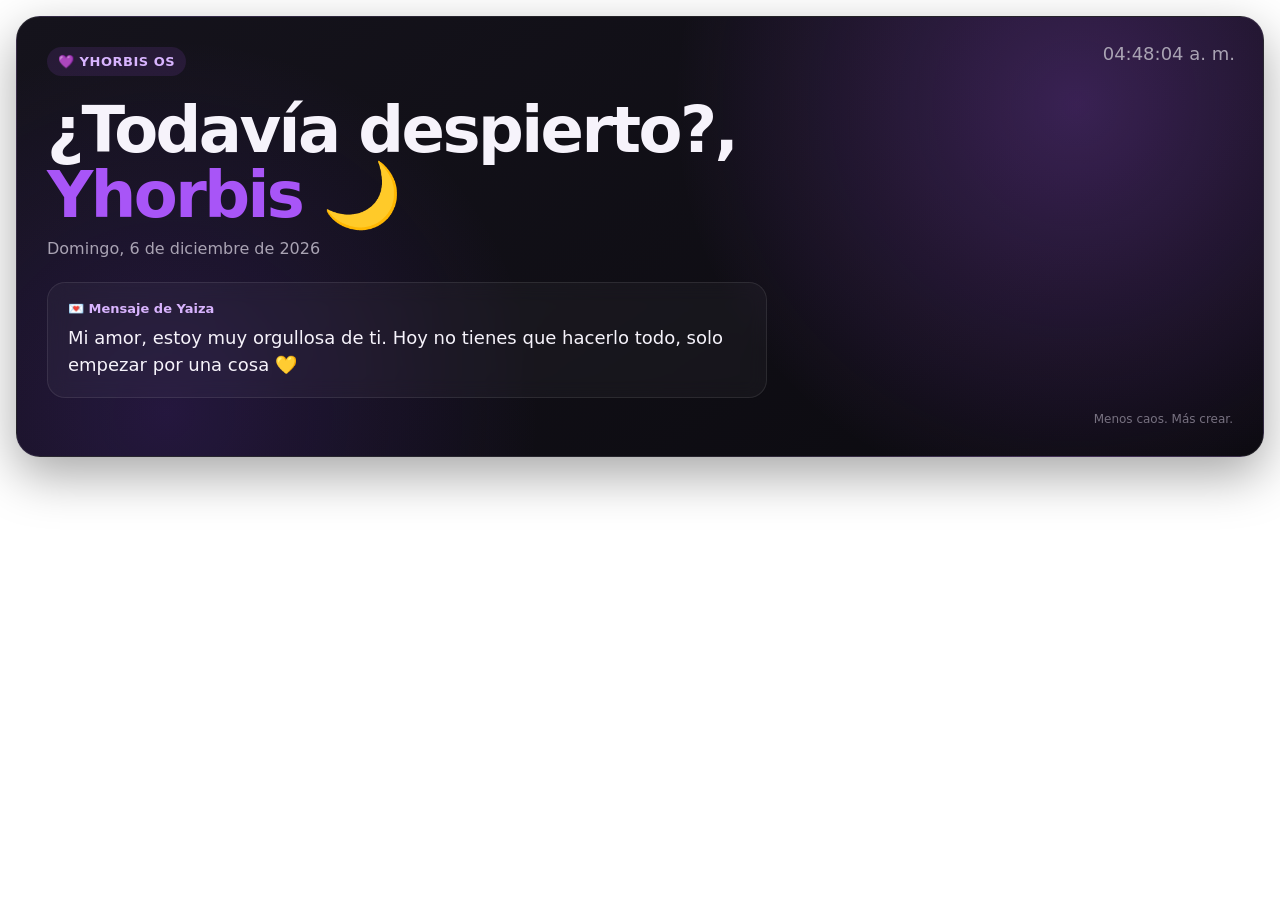
==== index.html @ eb427c97 "Add files via upload" ====
<!doctype html>
<html lang="es">
<head>
  <meta charset="utf-8" />
  <meta name="viewport" content="width=device-width, initial-scale=1" />
  <title>Yhorbis OS — Saludo</title>
  <style>
    :root{
      --bg:#0b0a0f;
      --card:#15131c;
      --card-2:#1c1826;
      --text:#f6f3fb;
      --muted:#a9a3b3;
      --accent:#a855f7;
      --accent-2:#7c3aed;
      --border:rgba(255,255,255,.09);
    }
    *{box-sizing:border-box}
    html,body{margin:0;min-height:100%;font-family:Inter,ui-sans-serif,system-ui,-apple-system,BlinkMacSystemFont,"Segoe UI",sans-serif;background:transparent;color:var(--text)}
    body{padding:16px}
    .hero{
      position:relative;
      overflow:hidden;
      min-height:260px;
      padding:30px;
      border:1px solid var(--border);
      border-radius:24px;
      background:
        radial-gradient(circle at 85% 20%, rgba(168,85,247,.28), transparent 36%),
        radial-gradient(circle at 12% 90%, rgba(124,58,237,.18), transparent 32%),
        linear-gradient(145deg,var(--card),var(--bg));
      box-shadow:0 18px 50px rgba(0,0,0,.35);
    }
    .eyebrow{
      display:inline-flex;
      gap:8px;
      align-items:center;
      padding:7px 11px;
      border-radius:999px;
      background:rgba(168,85,247,.12);
      color:#d8b4fe;
      font-size:13px;
      font-weight:700;
      letter-spacing:.04em;
      text-transform:uppercase;
    }
    h1{font-size:clamp(34px,7vw,64px);line-height:1.02;margin:22px 0 10px;letter-spacing:-.04em}
    .name{color:var(--accent)}
    .date{font-size:16px;color:var(--muted);margin-bottom:24px}
    .quote{
      max-width:720px;
      padding:18px 20px;
      border:1px solid var(--border);
      border-radius:18px;
      background:rgba(255,255,255,.035);
      backdrop-filter:blur(10px);
    }
    .quote-label{color:#d8b4fe;font-size:13px;font-weight:700;margin-bottom:8px}
    .quote-text{font-size:18px;line-height:1.55}
    .clock{
      position:absolute;right:28px;top:26px;
      font-variant-numeric:tabular-nums;
      font-size:18px;color:var(--muted)
    }
    .footer{margin-top:14px;color:#777180;font-size:12px;text-align:right}
    @media(max-width:640px){
      body{padding:8px}
      .hero{padding:22px;min-height:300px}
      .clock{position:static;margin-top:12px}
      h1{margin-top:18px}
    }
  </style>
</head>
<body>
  <main class="hero">
    <div class="eyebrow">💜 Yhorbis OS</div>
    <div class="clock" id="clock"></div>
    <h1><span id="greeting">Buenas noches</span>,<br><span class="name">Yhorbis</span> <span id="emoji">🌙</span></h1>
    <div class="date" id="date"></div>

    <section class="quote">
      <div class="quote-label">💌 Mensaje de Yaiza</div>
      <div class="quote-text" id="message"></div>
    </section>

    <div class="footer">Menos caos. Más crear.</div>
  </main>

  <script>
    // EDITA AQUÍ TUS MENSAJITOS.
    // Puedes añadir cuantos quieras, siempre entre comillas y separados por comas.
    const mensajes = [
      "Mi amor, estoy muy orgullosa de ti. Hoy no tienes que hacerlo todo, solo empezar por una cosa 💛",
      "Confío mucho en ti y en todo lo que estás construyendo. Te amo ❤️",
      "Respira, toma agua y sigue a tu ritmo. No estás llegando tarde a tu propia vida 💜",
      "Lo que haces tiene valor, incluso cuando todavía no se ve terminado ✨",
      "Hoy también cuenta. Un pequeño avance sigue siendo avance 🫶"
    ];

    function saludoPorHora(hora){
      if (hora < 5) return ["¿Todavía despierto?", "🌙"];
      if (hora < 12) return ["Buenos días", "☀️"];
      if (hora < 19) return ["Buenas tardes", "🌤️"];
      return ["Buenas noches", "🌙"];
    }

    function mensajeDelDia(){
      const inicio = new Date(new Date().getFullYear(), 0, 0);
      const hoy = new Date();
      const dias = Math.floor((hoy - inicio) / 86400000);
      return mensajes[dias % mensajes.length];
    }

    function actualizar(){
      const ahora = new Date();
      const [saludo, emoji] = saludoPorHora(ahora.getHours());

      document.getElementById("greeting").textContent = saludo;
      document.getElementById("emoji").textContent = emoji;
      document.getElementById("message").textContent = mensajeDelDia();

      document.getElementById("date").textContent =
        ahora.toLocaleDateString("es-PE", {
          weekday:"long", day:"numeric", month:"long", year:"numeric"
        }).replace(/^./, c => c.toUpperCase());

      document.getElementById("clock").textContent =
        ahora.toLocaleTimeString("es-PE", {
          hour:"2-digit", minute:"2-digit", second:"2-digit"
        });
    }

    actualizar();
    setInterval(actualizar, 1000);
  </script>
</body>
</html>
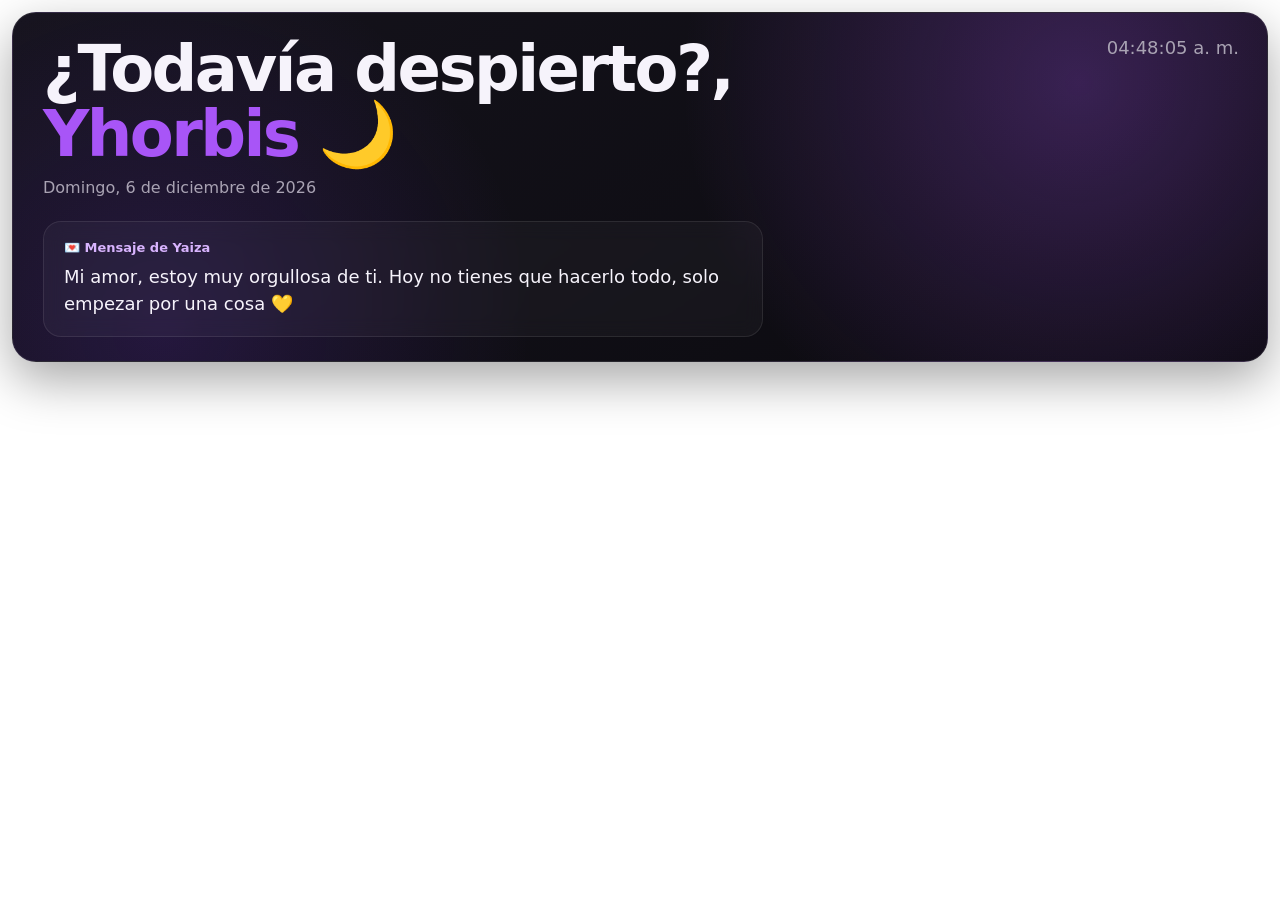
==== commit 45d7c30d: "Add files via upload" ====
--- a/index.html
+++ b/index.html
@@ -3,26 +3,34 @@
 <head>
   <meta charset="utf-8" />
   <meta name="viewport" content="width=device-width, initial-scale=1" />
-  <title>Yhorbis OS — Saludo</title>
+  <title>Saludo dinámico — Yhorbis</title>
   <style>
     :root{
       --bg:#0b0a0f;
       --card:#15131c;
-      --card-2:#1c1826;
       --text:#f6f3fb;
       --muted:#a9a3b3;
       --accent:#a855f7;
-      --accent-2:#7c3aed;
       --border:rgba(255,255,255,.09);
     }
+
     *{box-sizing:border-box}
-    html,body{margin:0;min-height:100%;font-family:Inter,ui-sans-serif,system-ui,-apple-system,BlinkMacSystemFont,"Segoe UI",sans-serif;background:transparent;color:var(--text)}
-    body{padding:16px}
+
+    html,body{
+      margin:0;
+      min-height:100%;
+      font-family:Inter,ui-sans-serif,system-ui,-apple-system,BlinkMacSystemFont,"Segoe UI",sans-serif;
+      background:transparent;
+      color:var(--text);
+    }
+
+    body{padding:12px}
+
     .hero{
       position:relative;
       overflow:hidden;
-      min-height:260px;
-      padding:30px;
+      min-height:240px;
+      padding:24px 30px;
       border:1px solid var(--border);
       border-radius:24px;
       background:
@@ -31,22 +39,22 @@
         linear-gradient(145deg,var(--card),var(--bg));
       box-shadow:0 18px 50px rgba(0,0,0,.35);
     }
-    .eyebrow{
-      display:inline-flex;
-      gap:8px;
-      align-items:center;
-      padding:7px 11px;
-      border-radius:999px;
-      background:rgba(168,85,247,.12);
-      color:#d8b4fe;
-      font-size:13px;
-      font-weight:700;
-      letter-spacing:.04em;
-      text-transform:uppercase;
+
+    h1{
+      font-size:clamp(34px,7vw,64px);
+      line-height:1.02;
+      margin:0 0 10px;
+      letter-spacing:-.04em;
     }
-    h1{font-size:clamp(34px,7vw,64px);line-height:1.02;margin:22px 0 10px;letter-spacing:-.04em}
+
     .name{color:var(--accent)}
-    .date{font-size:16px;color:var(--muted);margin-bottom:24px}
+
+    .date{
+      font-size:16px;
+      color:var(--muted);
+      margin-bottom:24px;
+    }
+
     .quote{
       max-width:720px;
       padding:18px 20px;
@@ -55,40 +63,61 @@
       background:rgba(255,255,255,.035);
       backdrop-filter:blur(10px);
     }
-    .quote-label{color:#d8b4fe;font-size:13px;font-weight:700;margin-bottom:8px}
-    .quote-text{font-size:18px;line-height:1.55}
+
+    .quote-label{
+      color:#d8b4fe;
+      font-size:13px;
+      font-weight:700;
+      margin-bottom:8px;
+    }
+
+    .quote-text{
+      font-size:18px;
+      line-height:1.55;
+    }
+
     .clock{
-      position:absolute;right:28px;top:26px;
+      position:absolute;
+      right:28px;
+      top:24px;
       font-variant-numeric:tabular-nums;
-      font-size:18px;color:var(--muted)
+      font-size:18px;
+      color:var(--muted);
     }
-    .footer{margin-top:14px;color:#777180;font-size:12px;text-align:right}
+
     @media(max-width:640px){
       body{padding:8px}
-      .hero{padding:22px;min-height:300px}
-      .clock{position:static;margin-top:12px}
-      h1{margin-top:18px}
+      .hero{
+        padding:22px;
+        min-height:290px;
+      }
+      .clock{
+        position:static;
+        margin-bottom:12px;
+      }
+      h1{margin-top:4px}
     }
   </style>
 </head>
 <body>
   <main class="hero">
-    <div class="eyebrow">💜 Yhorbis OS</div>
     <div class="clock" id="clock"></div>
-    <h1><span id="greeting">Buenas noches</span>,<br><span class="name">Yhorbis</span> <span id="emoji">🌙</span></h1>
+
+    <h1>
+      <span id="greeting">Buenas noches</span>,<br>
+      <span class="name">Yhorbis</span> <span id="emoji">🌙</span>
+    </h1>
+
     <div class="date" id="date"></div>
 
     <section class="quote">
       <div class="quote-label">💌 Mensaje de Yaiza</div>
       <div class="quote-text" id="message"></div>
     </section>
-
-    <div class="footer">Menos caos. Más crear.</div>
   </main>
 
   <script>
-    // EDITA AQUÍ TUS MENSAJITOS.
-    // Puedes añadir cuantos quieras, siempre entre comillas y separados por comas.
+    // Edita aquí tus mensajitos.
     const mensajes = [
       "Mi amor, estoy muy orgullosa de ti. Hoy no tienes que hacerlo todo, solo empezar por una cosa 💛",
       "Confío mucho en ti y en todo lo que estás construyendo. Te amo ❤️",
@@ -105,9 +134,9 @@
     }
 
     function mensajeDelDia(){
-      const inicio = new Date(new Date().getFullYear(), 0, 0);
-      const hoy = new Date();
-      const dias = Math.floor((hoy - inicio) / 86400000);
+      const ahora = new Date();
+      const inicio = new Date(ahora.getFullYear(), 0, 0);
+      const dias = Math.floor((ahora - inicio) / 86400000);
       return mensajes[dias % mensajes.length];
     }
 
@@ -121,12 +150,17 @@
 
       document.getElementById("date").textContent =
         ahora.toLocaleDateString("es-PE", {
-          weekday:"long", day:"numeric", month:"long", year:"numeric"
+          weekday:"long",
+          day:"numeric",
+          month:"long",
+          year:"numeric"
         }).replace(/^./, c => c.toUpperCase());
 
       document.getElementById("clock").textContent =
         ahora.toLocaleTimeString("es-PE", {
-          hour:"2-digit", minute:"2-digit", second:"2-digit"
+          hour:"2-digit",
+          minute:"2-digit",
+          second:"2-digit"
         });
     }
 
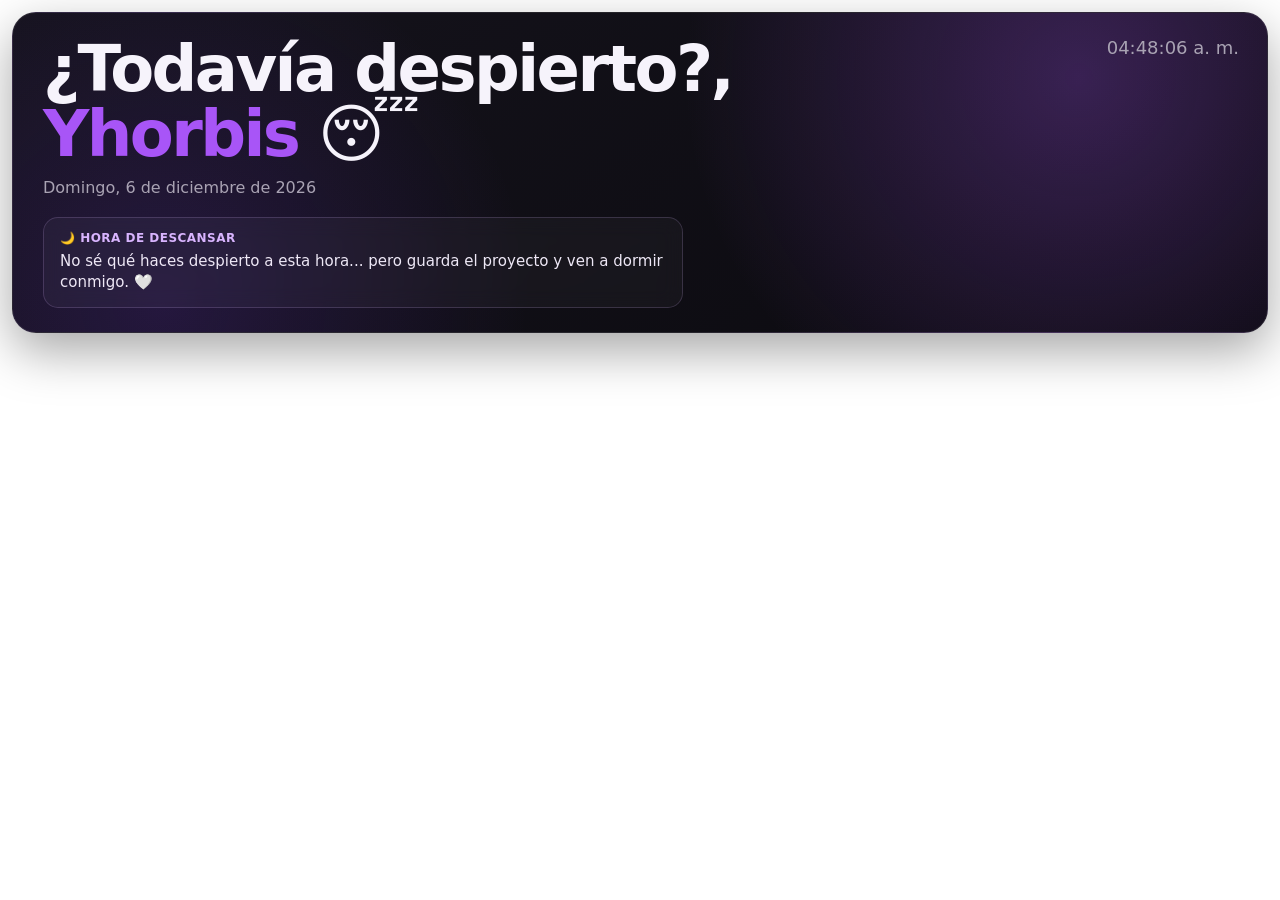
==== commit eb31de49: "Update index.html" ====
--- a/index.html
+++ b/index.html
@@ -11,6 +11,7 @@
       --text:#f6f3fb;
       --muted:#a9a3b3;
       --accent:#a855f7;
+      --accent-soft:#d8b4fe;
       --border:rgba(255,255,255,.09);
     }
 
@@ -29,7 +30,7 @@
     .hero{
       position:relative;
       overflow:hidden;
-      min-height:240px;
+      min-height:180px;
       padding:24px 30px;
       border:1px solid var(--border);
       border-radius:24px;
@@ -38,6 +39,11 @@
         radial-gradient(circle at 12% 90%, rgba(124,58,237,.18), transparent 32%),
         linear-gradient(145deg,var(--card),var(--bg));
       box-shadow:0 18px 50px rgba(0,0,0,.35);
+      transition:min-height .3s ease;
+    }
+
+    .hero.sleep-mode{
+      min-height:255px;
     }
 
     h1{
@@ -52,28 +58,6 @@
     .date{
       font-size:16px;
       color:var(--muted);
-      margin-bottom:24px;
-    }
-
-    .quote{
-      max-width:720px;
-      padding:18px 20px;
-      border:1px solid var(--border);
-      border-radius:18px;
-      background:rgba(255,255,255,.035);
-      backdrop-filter:blur(10px);
-    }
-
-    .quote-label{
-      color:#d8b4fe;
-      font-size:13px;
-      font-weight:700;
-      margin-bottom:8px;
-    }
-
-    .quote-text{
-      font-size:18px;
-      line-height:1.55;
     }
 
     .clock{
@@ -85,22 +69,72 @@
       color:var(--muted);
     }
 
+    .sleep-note{
+      display:none;
+      max-width:640px;
+      margin-top:20px;
+      padding:13px 16px;
+      border:1px solid rgba(216,180,254,.18);
+      border-radius:15px;
+      background:rgba(255,255,255,.035);
+      backdrop-filter:blur(10px);
+      -webkit-backdrop-filter:blur(10px);
+      animation:appear .35s ease both;
+    }
+
+    .sleep-note.visible{
+      display:block;
+    }
+
+    .sleep-label{
+      margin-bottom:6px;
+      color:var(--accent-soft);
+      font-size:12px;
+      font-weight:800;
+      letter-spacing:.04em;
+      text-transform:uppercase;
+    }
+
+    .sleep-text{
+      color:#eee8f6;
+      font-size:15px;
+      line-height:1.45;
+    }
+
+    @keyframes appear{
+      from{
+        opacity:0;
+        transform:translateY(6px);
+      }
+      to{
+        opacity:1;
+        transform:translateY(0);
+      }
+    }
+
     @media(max-width:640px){
       body{padding:8px}
+
       .hero{
         padding:22px;
+        min-height:210px;
+      }
+
+      .hero.sleep-mode{
         min-height:290px;
       }
+
       .clock{
         position:static;
         margin-bottom:12px;
       }
+
       h1{margin-top:4px}
     }
   </style>
 </head>
 <body>
-  <main class="hero">
+  <main class="hero" id="hero">
     <div class="clock" id="clock"></div>
 
     <h1>
@@ -110,43 +144,71 @@
 
     <div class="date" id="date"></div>
 
-    <section class="quote">
-      <div class="quote-label">💌 Mensaje de Yaiza</div>
-      <div class="quote-text" id="message"></div>
+    <section class="sleep-note" id="sleepNote">
+      <div class="sleep-label">🌙 Hora de descansar</div>
+      <div class="sleep-text" id="sleepMessage"></div>
     </section>
   </main>
 
   <script>
-    // Edita aquí tus mensajitos.
-    const mensajes = [
-      "Mi amor, estoy muy orgullosa de ti. Hoy no tienes que hacerlo todo, solo empezar por una cosa 💛",
-      "Confío mucho en ti y en todo lo que estás construyendo. Te amo ❤️",
-      "Respira, toma agua y sigue a tu ritmo. No estás llegando tarde a tu propia vida 💜",
-      "Lo que haces tiene valor, incluso cuando todavía no se ve terminado ✨",
-      "Hoy también cuenta. Un pequeño avance sigue siendo avance 🫶"
+    const mensajesDormir = [
+      "Amor... guarda el proyecto y ven a dormir. Mañana seguimos. 🤍",
+      "El video puede esperar unas horas. Tú también necesitas descansar.",
+      "Ya hiciste bastante por hoy. Mañana seguimos.",
+      "No quiero que mañana andes como zombie. 🥺",
+      "Descansar también es parte del trabajo.",
+      "Te prometo que mañana todo saldrá mejor con sueño completo.",
+      "Cinco minutos más... ya te conozco. 😂 Mejor ven a dormir.",
+      "Tu cama te está extrañando.",
+      "Guarda el proyecto antes de que Premiere haga de las suyas. 😭",
+      "Yo ya te mandé a dormir. Ahora hazme caso. 💜"
     ];
 
-    function saludoPorHora(hora){
-      if (hora < 5) return ["¿Todavía despierto?", "🌙"];
+    function saludoPorHora(hora, minutos){
+      const horaDecimal = hora + (minutos / 60);
+
+      if (horaDecimal >= 1 && horaDecimal < 5){
+        if (horaDecimal >= 4.5){
+          return ["¿Todavía despierto?", "😴"];
+        }
+        return ["¿Todavía despierto?", "🌙"];
+      }
+
       if (hora < 12) return ["Buenos días", "☀️"];
       if (hora < 19) return ["Buenas tardes", "🌤️"];
       return ["Buenas noches", "🌙"];
     }
 
-    function mensajeDelDia(){
+    function indiceDelDia(){
       const ahora = new Date();
       const inicio = new Date(ahora.getFullYear(), 0, 0);
-      const dias = Math.floor((ahora - inicio) / 86400000);
-      return mensajes[dias % mensajes.length];
+      return Math.floor((ahora - inicio) / 86400000);
+    }
+
+    function mensajeParaDormir(ahora){
+      const esDomingo = ahora.getDay() === 0;
+      const horaDecimal = ahora.getHours() + (ahora.getMinutes() / 60);
+
+      if (esDomingo && horaDecimal >= 3 && horaDecimal < 5){
+        return "No sé qué haces despierto a esta hora... pero guarda el proyecto y ven a dormir conmigo. 🤍";
+      }
+
+      return mensajesDormir[indiceDelDia() % mensajesDormir.length];
     }
 
     function actualizar(){
       const ahora = new Date();
-      const [saludo, emoji] = saludoPorHora(ahora.getHours());
+      const horaDecimal = ahora.getHours() + (ahora.getMinutes() / 60);
+      const [saludo, emoji] = saludoPorHora(
+        ahora.getHours(),
+        ahora.getMinutes()
+      );
+
+      const mostrarMensajeDormir =
+        horaDecimal >= 2.5 && horaDecimal < 5;
 
       document.getElementById("greeting").textContent = saludo;
       document.getElementById("emoji").textContent = emoji;
-      document.getElementById("message").textContent = mensajeDelDia();
 
       document.getElementById("date").textContent =
         ahora.toLocaleDateString("es-PE", {
@@ -162,6 +224,19 @@
           minute:"2-digit",
           second:"2-digit"
         });
+
+      const sleepNote = document.getElementById("sleepNote");
+      const hero = document.getElementById("hero");
+
+      if (mostrarMensajeDormir){
+        document.getElementById("sleepMessage").textContent =
+          mensajeParaDormir(ahora);
+        sleepNote.classList.add("visible");
+        hero.classList.add("sleep-mode");
+      }else{
+        sleepNote.classList.remove("visible");
+        hero.classList.remove("sleep-mode");
+      }
     }
 
     actualizar();
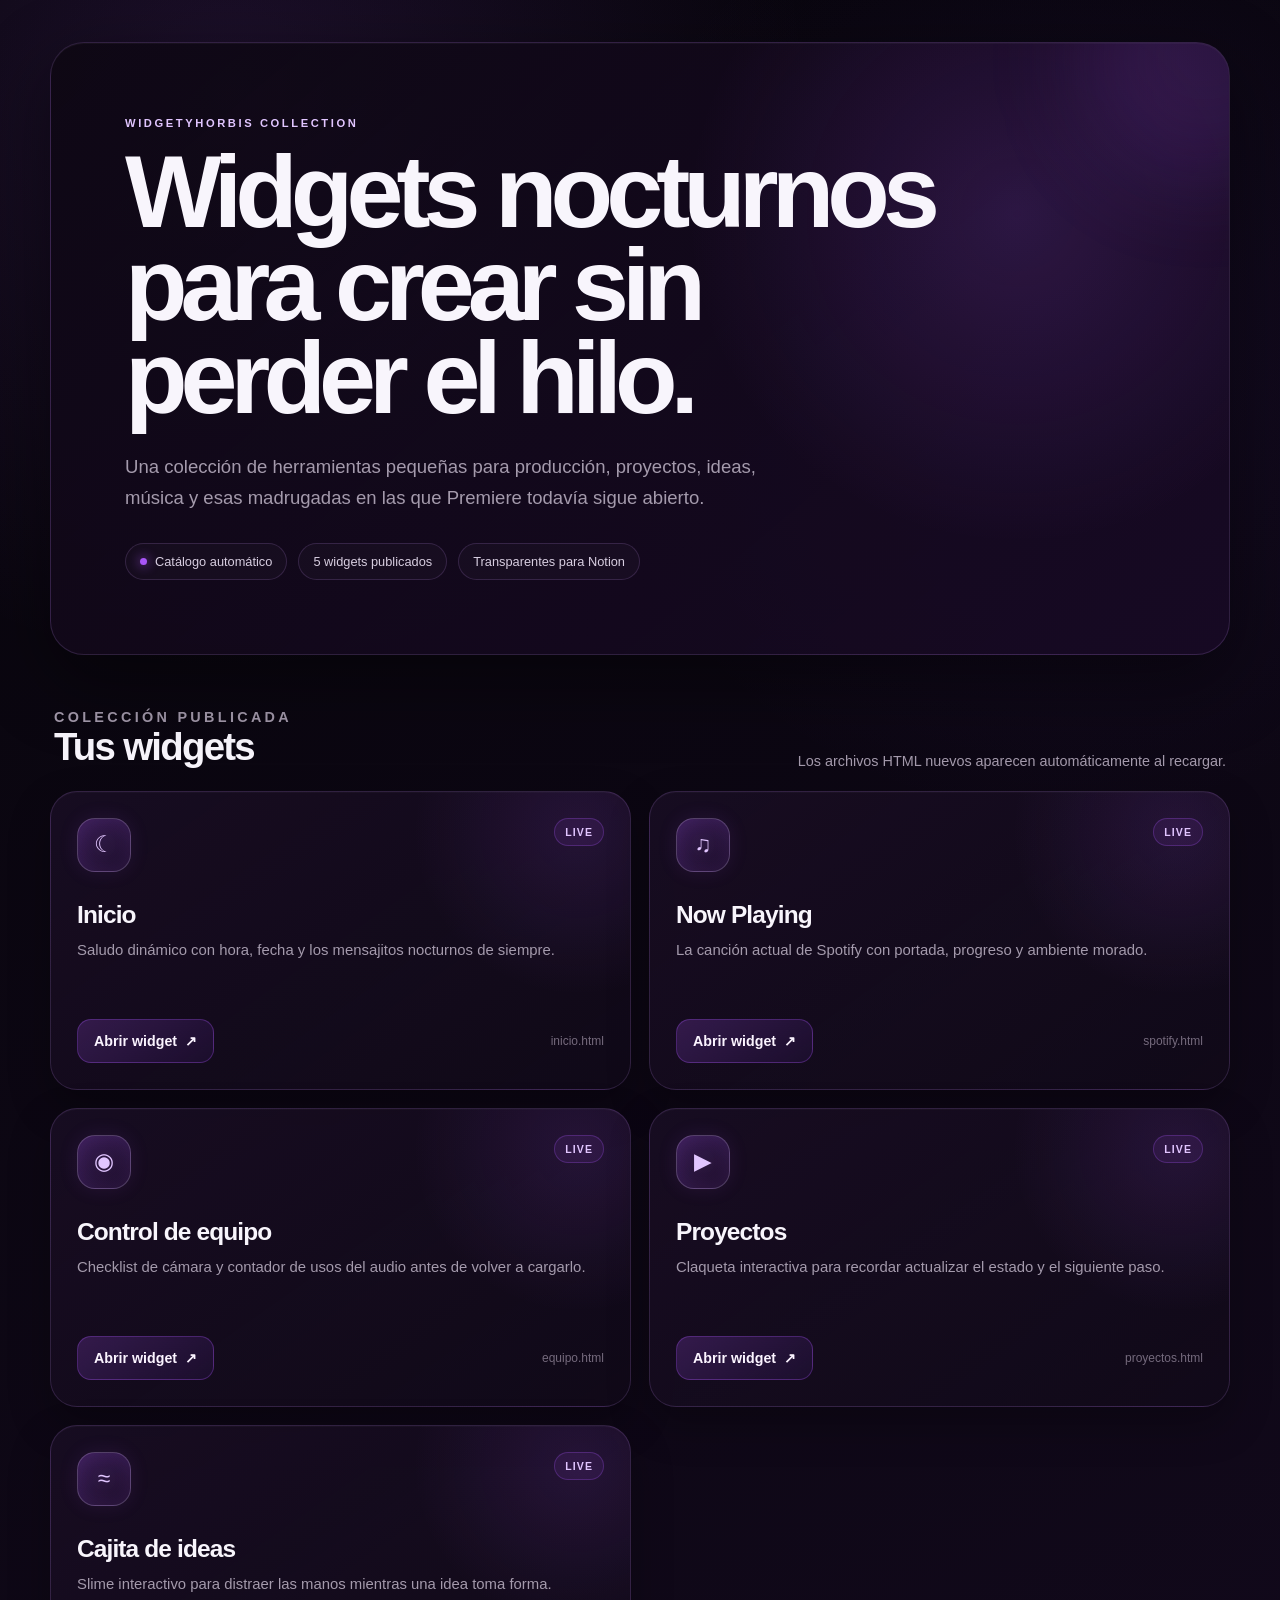
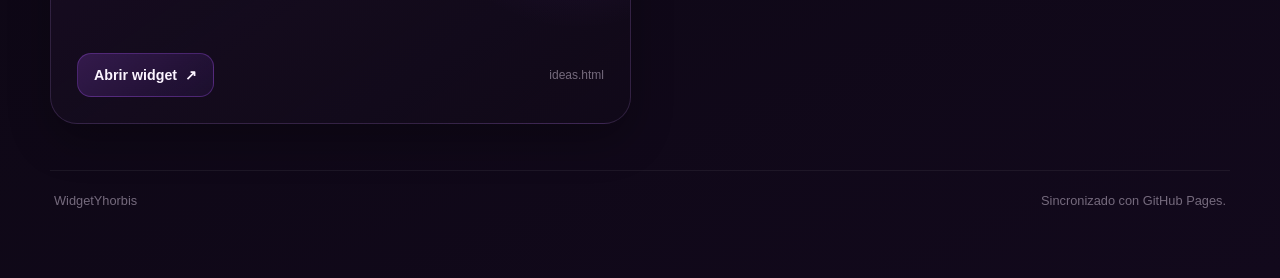
==== commit 3e418509: "Add files via upload" ====
--- a/index.html
+++ b/index.html
@@ -1,18 +1,25 @@
-<!doctype html>
+<!DOCTYPE html>
 <html lang="es">
 <head>
-  <meta charset="utf-8" />
-  <meta name="viewport" content="width=device-width, initial-scale=1" />
-  <title>Saludo dinámico — Yhorbis</title>
+  <meta charset="UTF-8">
+  <meta name="viewport" content="width=device-width, initial-scale=1.0">
+  <meta name="description" content="WidgetYhorbis — colección de widgets interactivos para Notion.">
+  <meta name="color-scheme" content="dark">
+  <title>WidgetYhorbis</title>
+
   <style>
     :root{
-      --bg:#0b0a0f;
-      --card:#15131c;
-      --text:#f6f3fb;
-      --muted:#a9a3b3;
-      --accent:#a855f7;
-      --accent-soft:#d8b4fe;
-      --border:rgba(255,255,255,.09);
+      --bg:#07050b;
+      --bg2:#12091c;
+      --panel:rgba(17,10,25,.78);
+      --text:#f8f5fc;
+      --muted:#a49aac;
+      --purple:#a855f7;
+      --purple-2:#7c3aed;
+      --purple-soft:#e1c5ff;
+      --line:rgba(198,150,255,.17);
+      --line-strong:rgba(198,150,255,.36);
+      --glow:rgba(168,85,247,.16);
     }
 
     *{box-sizing:border-box}
@@ -20,227 +27,531 @@
     html,body{
       margin:0;
       min-height:100%;
-      font-family:Inter,ui-sans-serif,system-ui,-apple-system,BlinkMacSystemFont,"Segoe UI",sans-serif;
-      background:transparent;
+    }
+
+    body{
       color:var(--text);
-    }
-
-    body{padding:12px}
+      background:
+        radial-gradient(circle at 18% 5%,rgba(168,85,247,.13),transparent 28%),
+        radial-gradient(circle at 83% 18%,rgba(124,58,237,.08),transparent 26%),
+        linear-gradient(155deg,var(--bg),var(--bg2));
+      font-family:Inter,ui-sans-serif,-apple-system,BlinkMacSystemFont,"Segoe UI",sans-serif;
+    }
+
+    body::before{
+      content:"";
+      position:fixed;
+      inset:0;
+      pointer-events:none;
+      opacity:.16;
+      background-image:
+        linear-gradient(rgba(255,255,255,.025) 1px,transparent 1px),
+        linear-gradient(90deg,rgba(255,255,255,.025) 1px,transparent 1px);
+      background-size:34px 34px;
+      mask-image:linear-gradient(to bottom,black,transparent 88%);
+      -webkit-mask-image:linear-gradient(to bottom,black,transparent 88%);
+    }
+
+    .shell{
+      width:min(1180px,calc(100% - 32px));
+      margin:auto;
+      padding:42px 0 70px;
+    }
 
     .hero{
       position:relative;
       overflow:hidden;
-      min-height:180px;
-      padding:24px 30px;
-      border:1px solid var(--border);
-      border-radius:24px;
+      padding:clamp(34px,6vw,74px);
+      border:1px solid var(--line);
+      border-radius:34px;
       background:
-        radial-gradient(circle at 85% 20%, rgba(168,85,247,.28), transparent 36%),
-        radial-gradient(circle at 12% 90%, rgba(124,58,237,.18), transparent 32%),
-        linear-gradient(145deg,var(--card),var(--bg));
-      box-shadow:0 18px 50px rgba(0,0,0,.35);
-      transition:min-height .3s ease;
-    }
-
-    .hero.sleep-mode{
-      min-height:255px;
+        radial-gradient(circle at 82% 28%,rgba(168,85,247,.17),transparent 31%),
+        linear-gradient(140deg,rgba(14,8,20,.95),rgba(25,10,38,.82));
+      box-shadow:0 26px 75px rgba(0,0,0,.44),inset 0 1px 0 rgba(255,255,255,.035);
+    }
+
+    .hero::after{
+      content:"";
+      position:absolute;
+      width:250px;
+      height:250px;
+      right:-100px;
+      top:-110px;
+      border-radius:50%;
+      background:rgba(168,85,247,.14);
+      filter:blur(45px);
+    }
+
+    .eyebrow{
+      margin:0 0 16px;
+      color:var(--purple-soft);
+      font-size:.7rem;
+      font-weight:820;
+      letter-spacing:.23em;
+      text-transform:uppercase;
     }
 
     h1{
-      font-size:clamp(34px,7vw,64px);
-      line-height:1.02;
-      margin:0 0 10px;
-      letter-spacing:-.04em;
-    }
-
-    .name{color:var(--accent)}
-
-    .date{
-      font-size:16px;
+      margin:0;
+      max-width:850px;
+      font-size:clamp(2.7rem,8vw,6.5rem);
+      line-height:.91;
+      letter-spacing:-.068em;
+      text-wrap:balance;
+    }
+
+    .hero-copy{
+      max-width:690px;
+      margin:26px 0 0;
       color:var(--muted);
-    }
-
-    .clock{
-      position:absolute;
-      right:28px;
-      top:24px;
-      font-variant-numeric:tabular-nums;
-      font-size:18px;
+      font-size:clamp(1rem,2vw,1.16rem);
+      line-height:1.7;
+    }
+
+    .meta{
+      display:flex;
+      flex-wrap:wrap;
+      gap:11px;
+      margin-top:29px;
+    }
+
+    .pill{
+      display:inline-flex;
+      align-items:center;
+      gap:8px;
+      padding:10px 14px;
+      border:1px solid var(--line);
+      border-radius:999px;
+      color:#d8cee1;
+      background:rgba(255,255,255,.025);
+      font-size:.8rem;
+    }
+
+    .live-dot{
+      width:7px;
+      height:7px;
+      border-radius:50%;
+      background:var(--purple);
+      box-shadow:0 0 12px var(--purple);
+    }
+
+    .section-head{
+      display:flex;
+      justify-content:space-between;
+      align-items:end;
+      gap:20px;
+      margin:54px 4px 22px;
+    }
+
+    .section-head h2{
+      margin:0;
+      font-size:clamp(1.7rem,3vw,2.4rem);
+      letter-spacing:-.045em;
+    }
+
+    .section-head p{
+      margin:0;
       color:var(--muted);
-    }
-
-    .sleep-note{
-      display:none;
-      max-width:640px;
-      margin-top:20px;
-      padding:13px 16px;
-      border:1px solid rgba(216,180,254,.18);
-      border-radius:15px;
-      background:rgba(255,255,255,.035);
-      backdrop-filter:blur(10px);
-      -webkit-backdrop-filter:blur(10px);
-      animation:appear .35s ease both;
-    }
-
-    .sleep-note.visible{
-      display:block;
-    }
-
-    .sleep-label{
-      margin-bottom:6px;
-      color:var(--accent-soft);
-      font-size:12px;
-      font-weight:800;
-      letter-spacing:.04em;
+      font-size:.9rem;
+    }
+
+    .grid{
+      display:grid;
+      grid-template-columns:repeat(2,minmax(0,1fr));
+      gap:18px;
+    }
+
+    .card{
+      position:relative;
+      min-height:264px;
+      overflow:hidden;
+      padding:26px;
+      border:1px solid var(--line);
+      border-radius:27px;
+      background:
+        radial-gradient(circle at 91% 13%,rgba(168,85,247,.12),transparent 28%),
+        linear-gradient(145deg,rgba(24,13,34,.94),var(--panel));
+      box-shadow:0 17px 42px rgba(0,0,0,.27),inset 0 1px 0 rgba(255,255,255,.025);
+      animation:arrive .48s cubic-bezier(.2,.75,.25,1) both;
+      transition:transform .28s ease,border-color .28s ease,box-shadow .28s ease;
+    }
+
+    .card:hover{
+      transform:translateY(-5px);
+      border-color:var(--line-strong);
+      box-shadow:0 24px 50px rgba(0,0,0,.36),0 0 34px var(--glow);
+    }
+
+    .card-top{
+      display:flex;
+      justify-content:space-between;
+      align-items:flex-start;
+      gap:15px;
+    }
+
+    .icon{
+      display:grid;
+      place-items:center;
+      width:54px;
+      height:54px;
+      border:1px solid rgba(225,197,255,.25);
+      border-radius:18px;
+      color:var(--purple-soft);
+      background:linear-gradient(145deg,rgba(168,85,247,.24),rgba(168,85,247,.055));
+      box-shadow:0 0 20px rgba(168,85,247,.1),inset 0 0 17px rgba(168,85,247,.11);
+      font-size:1.42rem;
+    }
+
+    .status{
+      padding:7px 10px;
+      border:1px solid rgba(168,85,247,.27);
+      border-radius:999px;
+      color:var(--purple-soft);
+      background:rgba(168,85,247,.085);
+      font-size:.66rem;
+      font-weight:820;
+      letter-spacing:.1em;
       text-transform:uppercase;
     }
 
-    .sleep-text{
-      color:#eee8f6;
-      font-size:15px;
-      line-height:1.45;
-    }
-
-    @keyframes appear{
-      from{
-        opacity:0;
-        transform:translateY(6px);
-      }
-      to{
-        opacity:1;
-        transform:translateY(0);
-      }
-    }
-
-    @media(max-width:640px){
-      body{padding:8px}
+    .card h3{
+      margin:29px 0 10px;
+      font-size:1.53rem;
+      letter-spacing:-.036em;
+    }
+
+    .card p{
+      margin:0;
+      min-height:52px;
+      color:var(--muted);
+      line-height:1.6;
+      font-size:.93rem;
+    }
+
+    .actions{
+      display:flex;
+      align-items:center;
+      justify-content:space-between;
+      gap:14px;
+      margin-top:28px;
+    }
+
+    .open{
+      display:inline-flex;
+      align-items:center;
+      justify-content:center;
+      min-height:44px;
+      padding:0 16px;
+      border:1px solid rgba(168,85,247,.31);
+      border-radius:14px;
+      color:#fbf4ff;
+      background:linear-gradient(145deg,rgba(168,85,247,.21),rgba(124,58,237,.08));
+      text-decoration:none;
+      font-size:.89rem;
+      font-weight:760;
+      transition:transform .2s ease,background .2s ease;
+    }
+
+    .open:hover{
+      transform:translateX(3px);
+      background:linear-gradient(145deg,rgba(168,85,247,.3),rgba(124,58,237,.12));
+    }
+
+    .filename{
+      overflow:hidden;
+      color:#756a7d;
+      font-size:.75rem;
+      text-overflow:ellipsis;
+      white-space:nowrap;
+    }
+
+    .state{
+      display:grid;
+      place-items:center;
+      min-height:230px;
+      padding:32px;
+      border:1px dashed var(--line);
+      border-radius:26px;
+      color:var(--muted);
+      text-align:center;
+      background:rgba(255,255,255,.018);
+    }
+
+    .loader{
+      display:flex;
+      justify-content:center;
+      gap:7px;
+      margin-bottom:16px;
+    }
+
+    .loader span{
+      width:8px;
+      height:8px;
+      border-radius:50%;
+      background:var(--purple);
+      animation:dots .8s ease-in-out infinite alternate;
+    }
+
+    .loader span:nth-child(2){animation-delay:.16s}
+    .loader span:nth-child(3){animation-delay:.32s}
+
+    footer{
+      display:flex;
+      justify-content:space-between;
+      gap:16px;
+      margin-top:46px;
+      padding:22px 4px 0;
+      border-top:1px solid rgba(255,255,255,.06);
+      color:#756a7d;
+      font-size:.8rem;
+    }
+
+    @keyframes dots{to{transform:translateY(-8px);opacity:.42}}
+    @keyframes arrive{
+      from{opacity:0;transform:translateY(14px);filter:blur(4px)}
+      to{opacity:1;transform:translateY(0);filter:blur(0)}
+    }
+
+    @media(max-width:820px){
+      .grid{grid-template-columns:1fr}
+    }
+
+    @media(max-width:560px){
+      .shell{
+        width:min(100% - 20px,1180px);
+        padding-top:10px;
+      }
 
       .hero{
+        padding:31px 22px;
+        border-radius:24px;
+      }
+
+      .section-head{
+        align-items:flex-start;
+        flex-direction:column;
+      }
+
+      .card{
+        min-height:auto;
         padding:22px;
-        min-height:210px;
-      }
-
-      .hero.sleep-mode{
-        min-height:290px;
-      }
-
-      .clock{
-        position:static;
-        margin-bottom:12px;
-      }
-
-      h1{margin-top:4px}
+        border-radius:22px;
+      }
+
+      footer{flex-direction:column}
+    }
+
+    @media(prefers-reduced-motion:reduce){
+      .card,.loader span{animation:none}
     }
   </style>
 </head>
+
 <body>
-  <main class="hero" id="hero">
-    <div class="clock" id="clock"></div>
-
-    <h1>
-      <span id="greeting">Buenas noches</span>,<br>
-      <span class="name">Yhorbis</span> <span id="emoji">🌙</span>
-    </h1>
-
-    <div class="date" id="date"></div>
-
-    <section class="sleep-note" id="sleepNote">
-      <div class="sleep-label">🌙 Hora de descansar</div>
-      <div class="sleep-text" id="sleepMessage"></div>
+  <main class="shell">
+    <section class="hero">
+      <p class="eyebrow">WidgetYhorbis Collection</p>
+      <h1>Widgets nocturnos para crear sin perder el hilo.</h1>
+      <p class="hero-copy">
+        Una colección de herramientas pequeñas para producción, proyectos,
+        ideas, música y esas madrugadas en las que Premiere todavía sigue abierto.
+      </p>
+
+      <div class="meta">
+        <span class="pill"><span class="live-dot"></span> Catálogo automático</span>
+        <span class="pill" id="widgetCount">Buscando widgets…</span>
+        <span class="pill">Transparentes para Notion</span>
+      </div>
     </section>
+
+    <div class="section-head">
+      <div>
+        <p class="eyebrow">Colección publicada</p>
+        <h2>Tus widgets</h2>
+      </div>
+      <p>Los archivos HTML nuevos aparecen automáticamente al recargar.</p>
+    </div>
+
+    <section id="catalog">
+      <div class="state">
+        <div>
+          <div class="loader"><span></span><span></span><span></span></div>
+          Leyendo el repositorio…
+        </div>
+      </div>
+    </section>
+
+    <footer>
+      <span>WidgetYhorbis</span>
+      <span>Sincronizado con GitHub Pages.</span>
+    </footer>
   </main>
 
   <script>
-    const mensajesDormir = [
-      "Amor... guarda el proyecto y ven a dormir. Mañana seguimos. 🤍",
-      "El video puede esperar unas horas. Tú también necesitas descansar.",
-      "Ya hiciste bastante por hoy. Mañana seguimos.",
-      "No quiero que mañana andes como zombie. 🥺",
-      "Descansar también es parte del trabajo.",
-      "Te prometo que mañana todo saldrá mejor con sueño completo.",
-      "Cinco minutos más... ya te conozco. 😂 Mejor ven a dormir.",
-      "Tu cama te está extrañando.",
-      "Guarda el proyecto antes de que Premiere haga de las suyas. 😭",
-      "Yo ya te mandé a dormir. Ahora hazme caso. 💜"
-    ];
-
-    function saludoPorHora(hora, minutos){
-      const horaDecimal = hora + (minutos / 60);
-
-      if (horaDecimal >= 1 && horaDecimal < 5){
-        if (horaDecimal >= 4.5){
-          return ["¿Todavía despierto?", "😴"];
-        }
-        return ["¿Todavía despierto?", "🌙"];
-      }
-
-      if (hora < 12) return ["Buenos días", "☀️"];
-      if (hora < 19) return ["Buenas tardes", "🌤️"];
-      return ["Buenas noches", "🌙"];
-    }
-
-    function indiceDelDia(){
-      const ahora = new Date();
-      const inicio = new Date(ahora.getFullYear(), 0, 0);
-      return Math.floor((ahora - inicio) / 86400000);
-    }
-
-    function mensajeParaDormir(ahora){
-      const esDomingo = ahora.getDay() === 0;
-      const horaDecimal = ahora.getHours() + (ahora.getMinutes() / 60);
-
-      if (esDomingo && horaDecimal >= 3 && horaDecimal < 5){
-        return "No sé qué haces despierto a esta hora... pero guarda el proyecto y ven a dormir conmigo. 🤍";
-      }
-
-      return mensajesDormir[indiceDelDia() % mensajesDormir.length];
-    }
-
-    function actualizar(){
-      const ahora = new Date();
-      const horaDecimal = ahora.getHours() + (ahora.getMinutes() / 60);
-      const [saludo, emoji] = saludoPorHora(
-        ahora.getHours(),
-        ahora.getMinutes()
-      );
-
-      const mostrarMensajeDormir =
-        horaDecimal >= 2.5 && horaDecimal < 5;
-
-      document.getElementById("greeting").textContent = saludo;
-      document.getElementById("emoji").textContent = emoji;
-
-      document.getElementById("date").textContent =
-        ahora.toLocaleDateString("es-PE", {
-          weekday:"long",
-          day:"numeric",
-          month:"long",
-          year:"numeric"
-        }).replace(/^./, c => c.toUpperCase());
-
-      document.getElementById("clock").textContent =
-        ahora.toLocaleTimeString("es-PE", {
-          hour:"2-digit",
-          minute:"2-digit",
-          second:"2-digit"
+    const OWNER = "pwbzk8zz5j-sudo";
+    const REPOSITORY = "widgetyhorbis";
+    const API_URL = `https://api.github.com/repos/${OWNER}/${REPOSITORY}/contents/`;
+
+    const EXCLUDED_FILES = new Set([
+      "index.html",
+      "callback.html",
+      "404.html"
+    ]);
+
+    const WIDGET_INFO = {
+      "inicio.html": {
+        title: "Inicio",
+        icon: "☾",
+        description: "Saludo dinámico con hora, fecha y los mensajitos nocturnos de siempre."
+      },
+      "equipo.html": {
+        title: "Control de equipo",
+        icon: "◉",
+        description: "Checklist de cámara y contador de usos del audio antes de volver a cargarlo."
+      },
+      "ideas.html": {
+        title: "Cajita de ideas",
+        icon: "≈",
+        description: "Slime interactivo para distraer las manos mientras una idea toma forma."
+      },
+      "proyectos.html": {
+        title: "Proyectos",
+        icon: "▶",
+        description: "Claqueta interactiva para recordar actualizar el estado y el siguiente paso."
+      },
+      "spotify.html": {
+        title: "Now Playing",
+        icon: "♫",
+        description: "La canción actual de Spotify con portada, progreso y ambiente morado."
+      }
+    };
+
+    const FALLBACK_FILES = Object.keys(WIDGET_INFO).map(name => ({
+      name,
+      path:name,
+      type:"file"
+    }));
+
+    const catalog = document.getElementById("catalog");
+    const widgetCount = document.getElementById("widgetCount");
+
+    function prettifyFilename(filename) {
+      return filename
+        .replace(/\.html$/i, "")
+        .replace(/[-_]+/g, " ")
+        .replace(/\b\w/g, letter => letter.toUpperCase());
+    }
+
+    function genericIcon(filename) {
+      const icons = ["✦", "◇", "○", "◌", "✧", "↗"];
+      let total = 0;
+      for (const character of filename) total += character.charCodeAt(0);
+      return icons[total % icons.length];
+    }
+
+    function buildCard(file, index) {
+      const info = WIDGET_INFO[file.name.toLowerCase()] || {
+        title: prettifyFilename(file.name),
+        icon: genericIcon(file.name),
+        description: "Widget interactivo de la colección WidgetYhorbis."
+      };
+
+      const article = document.createElement("article");
+      article.className = "card";
+      article.style.animationDelay = `${Math.min(index * 70, 420)}ms`;
+
+      article.innerHTML = `
+        <div class="card-top">
+          <div class="icon" aria-hidden="true">${info.icon}</div>
+          <span class="status">Live</span>
+        </div>
+
+        <h3>${info.title}</h3>
+        <p>${info.description}</p>
+
+        <div class="actions">
+          <a class="open" href="${encodeURI(file.path)}">Abrir widget&nbsp; ↗</a>
+          <span class="filename">${file.name}</span>
+        </div>
+      `;
+
+      return article;
+    }
+
+    function renderWidgets(files) {
+      const widgets = files
+        .filter(file =>
+          file.type === "file" &&
+          file.name.toLowerCase().endsWith(".html") &&
+          !EXCLUDED_FILES.has(file.name.toLowerCase())
+        )
+        .sort((a, b) => {
+          const preferred = [
+            "inicio.html",
+            "spotify.html",
+            "equipo.html",
+            "proyectos.html",
+            "ideas.html"
+          ];
+
+          const aIndex = preferred.indexOf(a.name.toLowerCase());
+          const bIndex = preferred.indexOf(b.name.toLowerCase());
+
+          if (aIndex !== -1 || bIndex !== -1) {
+            if (aIndex === -1) return 1;
+            if (bIndex === -1) return -1;
+            return aIndex - bIndex;
+          }
+
+          return a.name.localeCompare(b.name, "es");
         });
 
-      const sleepNote = document.getElementById("sleepNote");
-      const hero = document.getElementById("hero");
-
-      if (mostrarMensajeDormir){
-        document.getElementById("sleepMessage").textContent =
-          mensajeParaDormir(ahora);
-        sleepNote.classList.add("visible");
-        hero.classList.add("sleep-mode");
-      }else{
-        sleepNote.classList.remove("visible");
-        hero.classList.remove("sleep-mode");
-      }
-    }
-
-    actualizar();
-    setInterval(actualizar, 1000);
+      widgetCount.textContent =
+        `${widgets.length} ${widgets.length === 1 ? "widget publicado" : "widgets publicados"}`;
+
+      if (!widgets.length) {
+        catalog.innerHTML = `
+          <div class="state">
+            No encontré archivos de widgets en la raíz del repositorio.
+          </div>
+        `;
+        return;
+      }
+
+      const grid = document.createElement("div");
+      grid.className = "grid";
+
+      widgets.forEach((file, index) => {
+        grid.appendChild(buildCard(file, index));
+      });
+
+      catalog.replaceChildren(grid);
+    }
+
+    async function loadWidgets() {
+      try {
+        const response = await fetch(API_URL, {
+          headers: {
+            "Accept": "application/vnd.github+json",
+            "X-GitHub-Api-Version": "2022-11-28"
+          },
+          cache:"no-store"
+        });
+
+        if (!response.ok) throw new Error(`GitHub respondió ${response.status}`);
+
+        const files = await response.json();
+        if (!Array.isArray(files)) throw new Error("Respuesta inesperada.");
+
+        renderWidgets(files);
+      } catch (error) {
+        console.error(error);
+        widgetCount.textContent = "Catálogo local";
+        renderWidgets(FALLBACK_FILES);
+      }
+    }
+
+    loadWidgets();
   </script>
 </body>
 </html>
